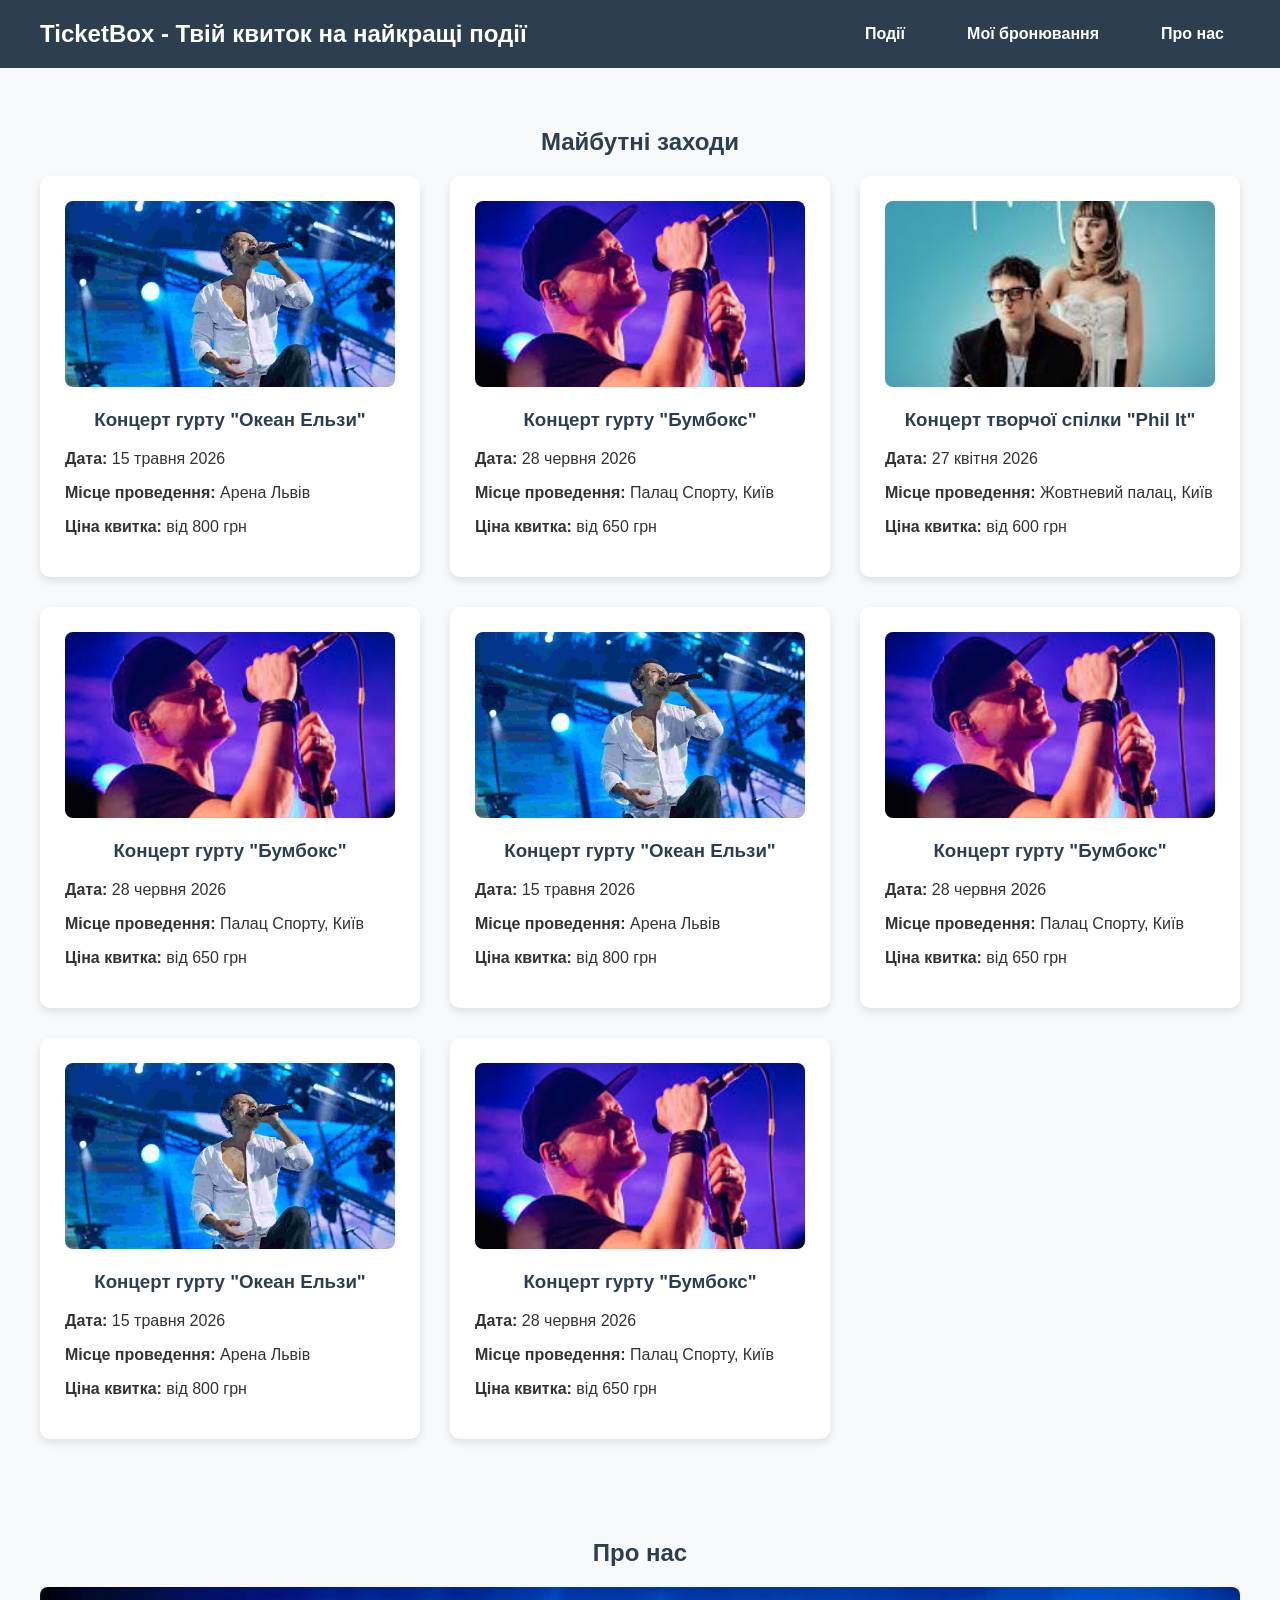
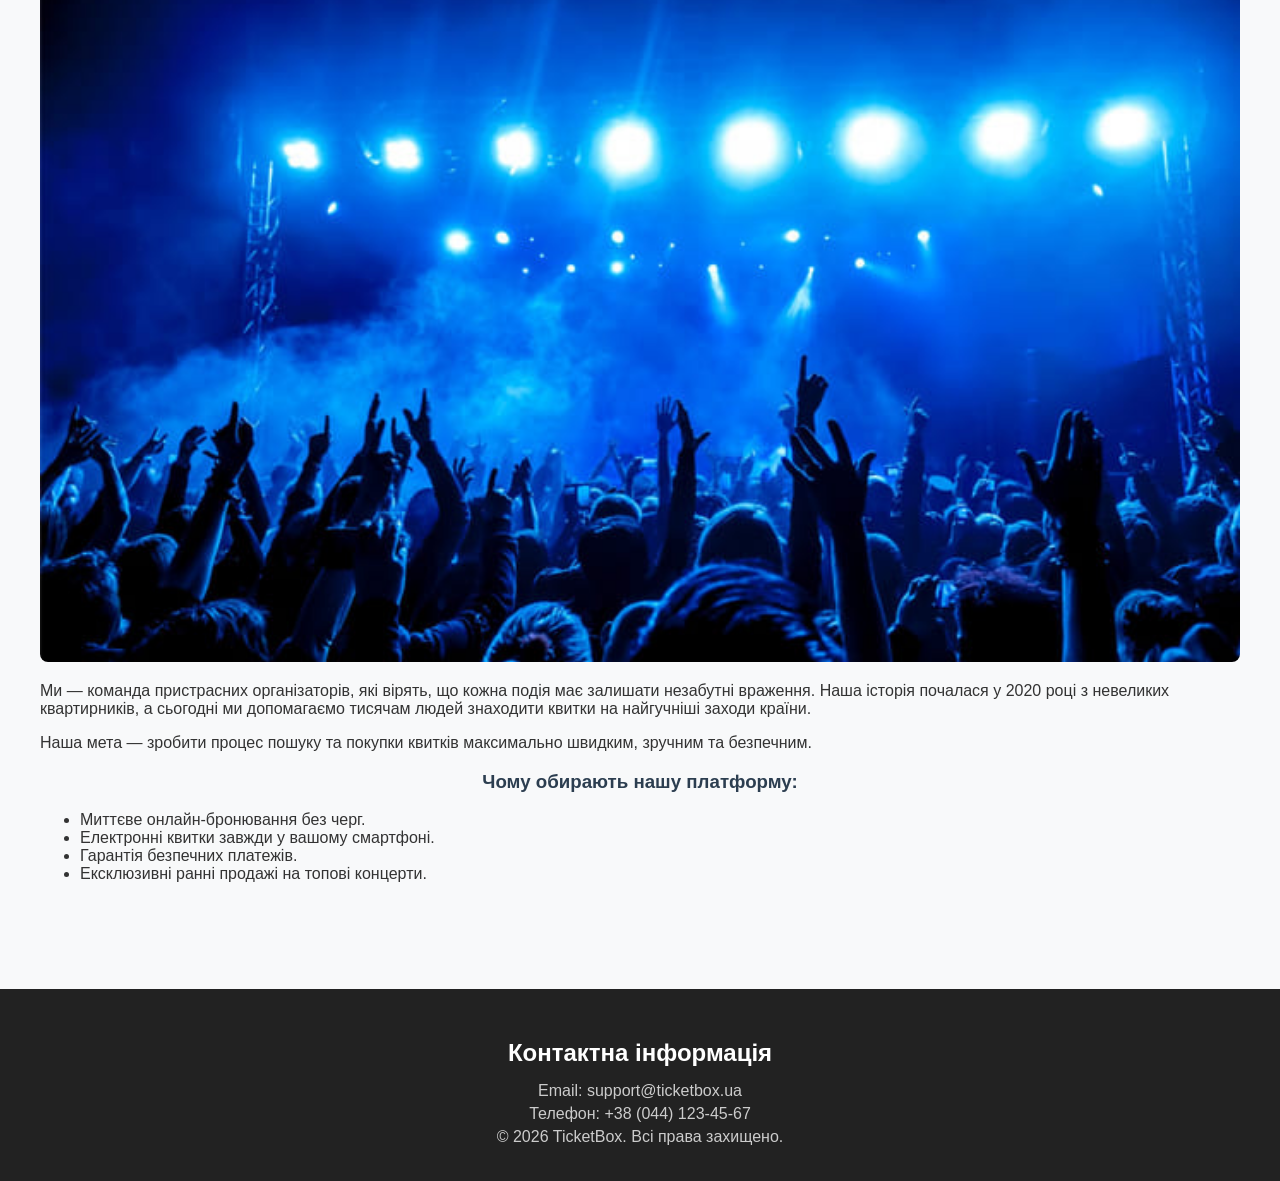
==== index.html @ 735401c4 "перший запуск сайту" ====
<!DOCTYPE html>
<html lang="uk">
<head>
    <meta charset="UTF-8">
    <meta name="viewport" content="width=device-width, initial-scale=1.0">
    <title>TicketBox - Бронювання квитків</title>
    
    <link rel="stylesheet" href="style.css">
</head>
<body>

    <header>
        <h1>TicketBox - Твій квиток на найкращі події</h1>
        <nav>
            <ul>
                <li><a href="#events">Події</a></li>
                <li><a href="#my-bookings">Мої бронювання</a></li>
                <li><a href="#about">Про нас</a></li>
            </ul>
        </nav>
    </header>

    <main>
        
        <section id="events">
    <h2>Майбутні заходи</h2>
    <div class="events-grid">
        
        <article class="event-card">
            <img src="images/okean_elzy.jpg" alt="Гурт Океан Ельзи" class="event-image" width="400">
            <div class="event-details">
                <h3>Концерт гурту "Океан Ельзи"</h3>
                <p><strong>Дата:</strong> 15 травня 2026</p>
                <p><strong>Місце проведення:</strong> Арена Львів</p>
                <p><strong>Ціна квитка:</strong> від 800 грн</p>
            </div>
        </article>

        <article class="event-card">
            <img src="images/boombox.jpg" alt="Гурт Бумбокс" class="event-image" width="400">
            <div class="event-details">
                <h3>Концерт гурту "Бумбокс"</h3>
                <p><strong>Дата:</strong> 28 червня 2026</p>
                <p><strong>Місце проведення:</strong> Палац Спорту, Київ</p>
                <p><strong>Ціна квитка:</strong> від 650 грн</p>
            </div>
        </article>

        <article class="event-card">
            <img src="images/philit.jpg" alt="Гурт Океан Ельзи" class="event-image" width="400">
            <div class="event-details">
                <h3>Концерт творчої спілки "Phil It"</h3>
                <p><strong>Дата:</strong> 27 квітня 2026</p>
                <p><strong>Місце проведення:</strong> Жовтневий палац, Київ</p>
                <p><strong>Ціна квитка:</strong> від 600
                     грн</p>
            </div>
        </article>

        <article class="event-card">
            <img src="images/boombox.jpg" alt="Гурт Бумбокс" class="event-image" width="400">
            <div class="event-details">
                <h3>Концерт гурту "Бумбокс"</h3>
                <p><strong>Дата:</strong> 28 червня 2026</p>
                <p><strong>Місце проведення:</strong> Палац Спорту, Київ</p>
                <p><strong>Ціна квитка:</strong> від 650 грн</p>
            </div>
        </article>

        <article class="event-card">
            <img src="images/okean_elzy.jpg" alt="Гурт Океан Ельзи" class="event-image" width="400">
            <div class="event-details">
                <h3>Концерт гурту "Океан Ельзи"</h3>
                <p><strong>Дата:</strong> 15 травня 2026</p>
                <p><strong>Місце проведення:</strong> Арена Львів</p>
                <p><strong>Ціна квитка:</strong> від 800 грн</p>
            </div>
        </article>

        <article class="event-card">
            <img src="images/boombox.jpg" alt="Гурт Бумбокс" class="event-image" width="400">
            <div class="event-details">
                <h3>Концерт гурту "Бумбокс"</h3>
                <p><strong>Дата:</strong> 28 червня 2026</p>
                <p><strong>Місце проведення:</strong> Палац Спорту, Київ</p>
                <p><strong>Ціна квитка:</strong> від 650 грн</p>
            </div>
        </article>

        <article class="event-card">
            <img src="images/okean_elzy.jpg" alt="Гурт Океан Ельзи" class="event-image" width="400">
            <div class="event-details">
                <h3>Концерт гурту "Океан Ельзи"</h3>
                <p><strong>Дата:</strong> 15 травня 2026</p>
                <p><strong>Місце проведення:</strong> Арена Львів</p>
                <p><strong>Ціна квитка:</strong> від 800 грн</p>
            </div>
        </article>

        <article class="event-card">
            <img src="images/boombox.jpg" alt="Гурт Бумбокс" class="event-image" width="400">
            <div class="event-details">
                <h3>Концерт гурту "Бумбокс"</h3>
                <p><strong>Дата:</strong> 28 червня 2026</p>
                <p><strong>Місце проведення:</strong> Палац Спорту, Київ</p>
                <p><strong>Ціна квитка:</strong> від 650 грн</p>
            </div>
        </article>
    </div>
</section>

        <section id="about">
            <h2>Про нас</h2>
<img src="images/concert1.jpg" alt="Фото концерту" width="800" class="event-image">           
 <p>Ми — команда пристрасних організаторів, які вірять, що кожна подія має залишати незабутні враження. Наша історія почалася у 2020 році з невеликих квартирників, а сьогодні ми допомагаємо тисячам людей знаходити квитки на найгучніші заходи країни.</p>
            
            <p>Наша мета — зробити процес пошуку та покупки квитків максимально швидким, зручним та безпечним.</p>
            
            <h3>Чому обирають нашу платформу:</h3>
            <ul>
                <li>Миттєве онлайн-бронювання без черг.</li>
                <li>Електронні квитки завжди у вашому смартфоні.</li>
                <li>Гарантія безпечних платежів.</li>
                <li>Ексклюзивні ранні продажі на топові концерти.</li>
            </ul>
        </section>

    </main>

    <footer>
        <h2>Контактна інформація</h2>
        <p>Email: support@ticketbox.ua</p>
        <p>Телефон: +38 (044) 123-45-67</p>
        <p>&copy; 2026 TicketBox. Всі права захищено.</p>
    </footer>

</body>
</html>
---- style.css ----
/* =========================================
   КРОК 1: Базові стилі (Шрифти, поля, фон)
   ========================================= */
body {
    font-family: 'Segoe UI', Tahoma, Geneva, Verdana, sans-serif; /* Гарний сучасний шрифт без засічок */
    background-color: #f8f9fa; /* Світло-сірий, приємний для очей фон сторінки */
    color: #333333; /* Темно-сірий колір тексту для кращої читабельності */
    margin: 0; /* Прибираємо стандартні відступи браузера */
    padding: 0;
}

h1, h2, h3 {
    text-align: center; /* Вирівнювання заголовків по центру */
    color: #2c3e50; /* Темно-синій колір для заголовків */
}

/* =========================================
   КРОК 2 та 3: Стилізація навігації (Flexbox)
   ========================================= */
header {
    background-color: #2c3e50; /* Темний фон шапки */
    color: white;
    padding: 20px 40px;
    display: flex; /* Використовуємо Flexbox для шапки */
    justify-content: space-between; /* Розносимо логотип і меню по різних краях */
    align-items: center; /* Вирівнюємо по вертикалі по центру */
}

header h1 {
    color: white;
    margin: 0;
    font-size: 24px;
}

nav ul {
    list-style-type: none; /* Прибираємо крапки у списку */
    margin: 0;
    padding: 0;
    display: flex; /* Flexbox для горизонтального меню */
    gap: 30px; /* Відстань між пунктами меню */
}

nav a {
    color: white;
    text-decoration: none; /* Прибираємо підкреслення посилань */
    font-weight: bold;
    padding: 8px 16px;
    border-radius: 4px;
    transition: background-color 0.3s ease; /* Плавна зміна кольору */
}

/* Ефект при наведенні мишки на пункт меню (Крок 3) */
nav a:hover {
    background-color: #e74c3c; /* Червоний колір кнопки при наведенні */
}

/* =========================================
   КРОК 2: Компонування карток подій (CSS Grid)
   ========================================= */
section {
    padding: 40px; /* Відступи всередині кожної секції */
    max-width: 1200px; /* Обмежуємо ширину контенту */
    margin: 0 auto; /* Центруємо контент на великих екранах */
}

/* Створюємо сітку для карток */
.events-grid {
    display: grid; /* Вмикаємо Grid */
    /* Цей магічний рядок робить так, що картки автоматично підлаштовуються: 
       якщо екран широкий — вони стають в ряд, якщо вузький — одна під одною */
    grid-template-columns: repeat(auto-fit, minmax(300px, 1fr)); 
    gap: 30px; /* Відстань між картками */
    margin-top: 20px;
}

/* Стилізуємо саму картку події, щоб вона виглядала як квиток */
.event-card {
    background-color: white;
    padding: 25px;
    border-radius: 10px; /* Заокруглені кути */
    box-shadow: 0 4px 8px rgba(0, 0, 0, 0.1); /* Легка тінь для об'єму */
    transition: transform 0.3s ease; /* Підготовка до анімації */
    gap: 15px;
}

.event-image {
    width: 100%; /* Картинка займатиме 100% ширини всередині своєї картки */
    height: auto; /* Висота підлаштовується автоматично... */
    aspect-ratio: 16 / 9; /* ...але жорстко тримає пропорцію прямокутника (як екран телевізора) */
    object-fit: cover; /* Щоб фото гарно заповнювало цей прямокутник без спотворень */
    border-radius: 8px; /* Твої красиві заокруглені кути */
}

/* Картка трохи "підстрибує" при наведенні */
.event-card:hover {
    transform: translateY(-5px); 
}


/* =========================================
   КРОК 4: Стилізація футера (Нижній колонтитул)
   ========================================= */
footer {
    background-color: #222222; /* Дуже темний фон */
    color: #cccccc; /* Світло-сірий текст */
    text-align: center; /* Текст по центру */
    padding: 30px 20px;
    margin-top: 50px; /* Відступ зверху, щоб відірвати футер від контенту */
}

footer h2 {
    color: white;
    margin-bottom: 15px;
}

footer p {
    margin: 5px 0; /* Робимо рядки з контактами ближчими один до одного */
}



/* =========================================
   КРОК 3: Адаптивність (Медіа-запити)
   ========================================= */

/* --- 1-й Медіа-запит: Для планшетів (екрани менші за 768px) --- */
@media (max-width: 768px) {
    /* Зменшуємо загальні відступи */
    section {
        padding: 30px 20px; 
    }

    /* Адаптація макету: Картки подій стають вертикальними (Крок 3) */
    .event-card {
        flex-direction: column;
        text-align: center;
        padding: 20px;
    }

    .event-details,
    .event-image-container {
        width: 100%; /* Контент займає всю ширину картки */
    }

    /* Адаптація розміру зображень (Крок 3) */
    .event-image {
        aspect-ratio: 4 / 3; /* Зображення стають менш витягнутими */
    }


    header h1 {
        font-size: 24px; /* Було, наприклад, 36px-40px */
        line-height: 1.2;
        
    }

    header h2 {
        font-size: 20px; /* Оптимально для підзаголовків секцій */
        margin-bottom: 15px;
    }

    .event-details h3 {
        font-size: 20px; /* Назва самої події в картці */
    }

    .event-details p {
        font-size: 15px; /* Основний текст можна зробити трохи меншим */
        line-height: 1.5;
    }

    .btn {
        font-size: 14px; /* Якщо є кнопки, їх теж варто трішки "стиснути" */
        padding: 10px 20px;
    }
}

/* --- 2-й Медіа-запит: Для мобільних телефонів (екрани менші за 480px) --- */
@media (max-width: 480px) {
    
    /* Зменшуємо загальні заголовки */
    h1 {
        font-size: 22px;
    }
    
    h2 {
        font-size: 18px;
    }

    /* === НОВЕ: Спеціально для логотипу в шапці === */
    header h1 {
        font-size: 18px; /* Робимо шрифт ще меншим, щоб довга назва влізла краще */
        line-height: 1.4; /* Робимо відстань між рядками комфортною, якщо текст розіб'ється на два рядки */
        margin-bottom: 10px; /* Відступ знизу до меню */
    }

    /* Перебудова шапки для телефону */
    header {
        flex-direction: column;
        padding: 15px 10px; /* Зменшили бокові відступи */
        gap: 10px;
    }

    /* Панель навігації вертикально */
    nav ul {
        flex-direction: column; 
        width: 100%;
        gap: 8px;
    }

    nav ul li {
        width: 100%;
        text-align: center;
    }

    nav a {
        display: block; 
        padding: 12px;
    }
}
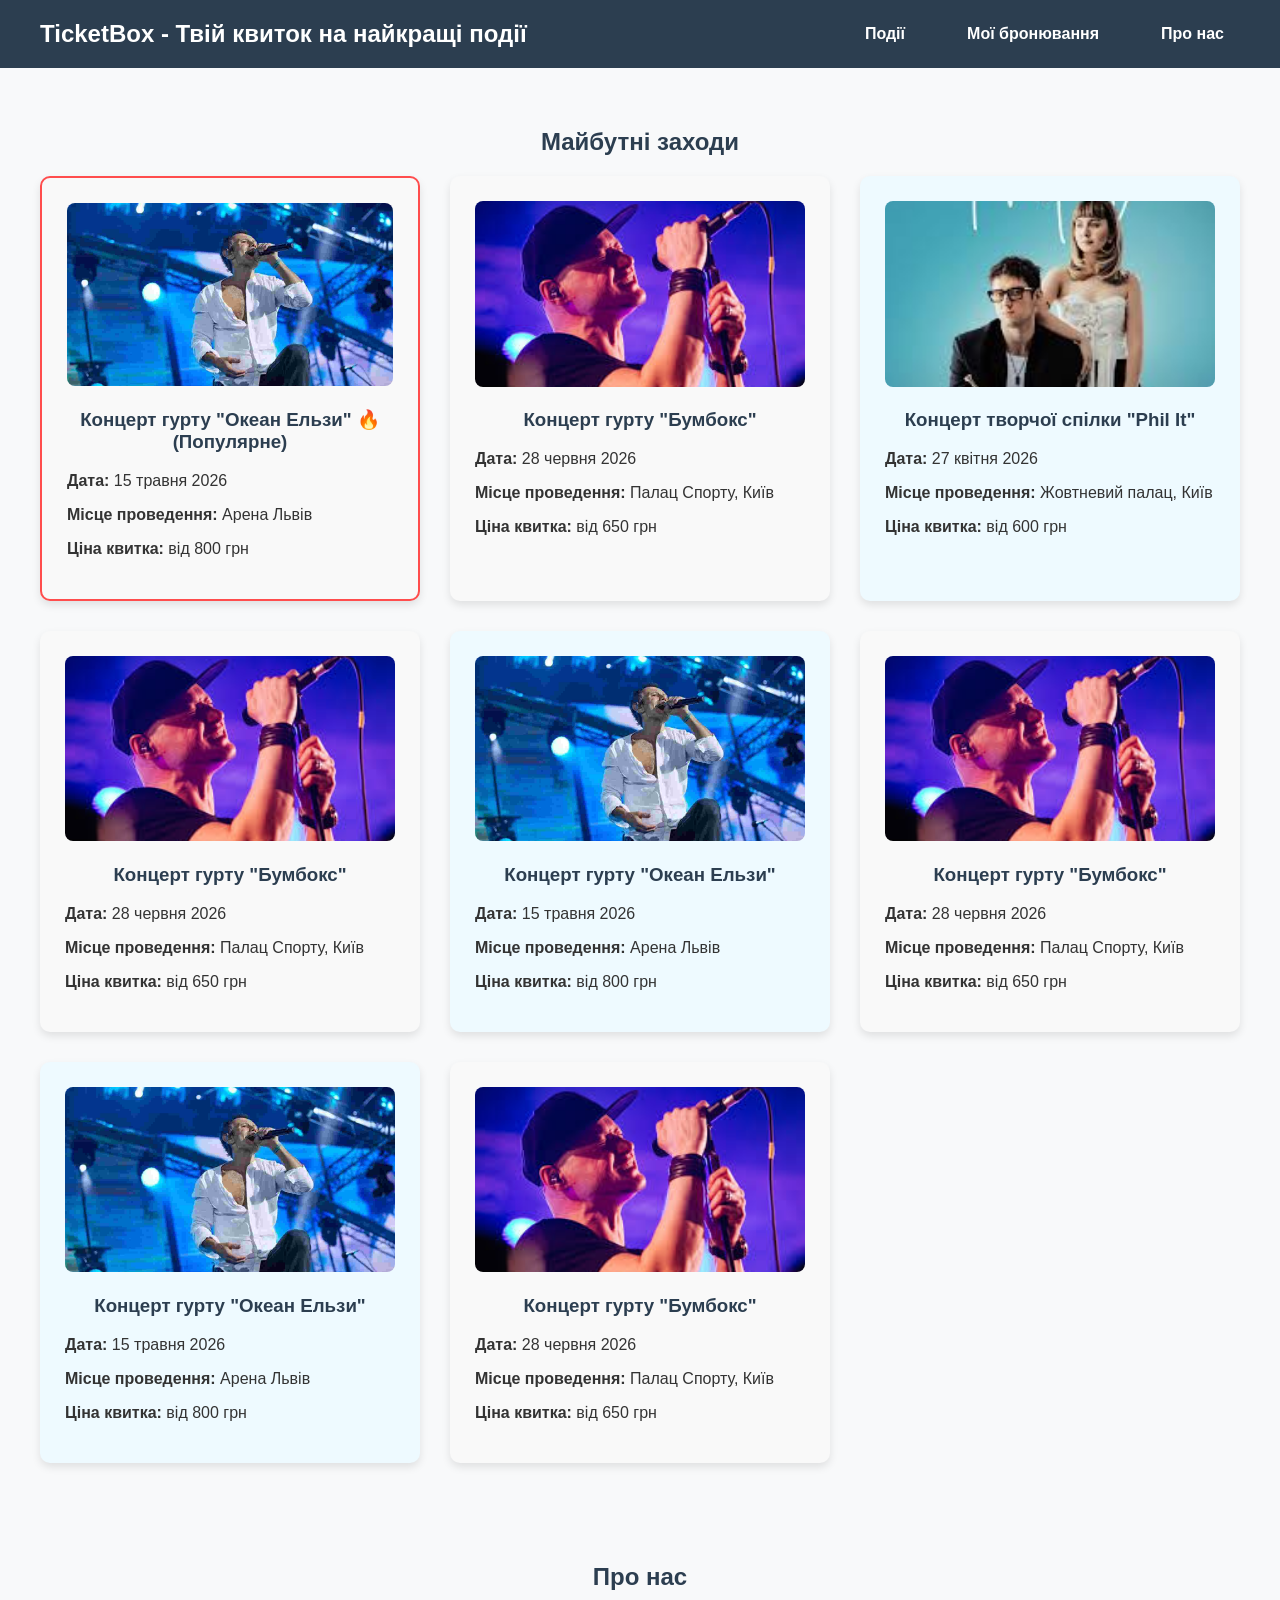
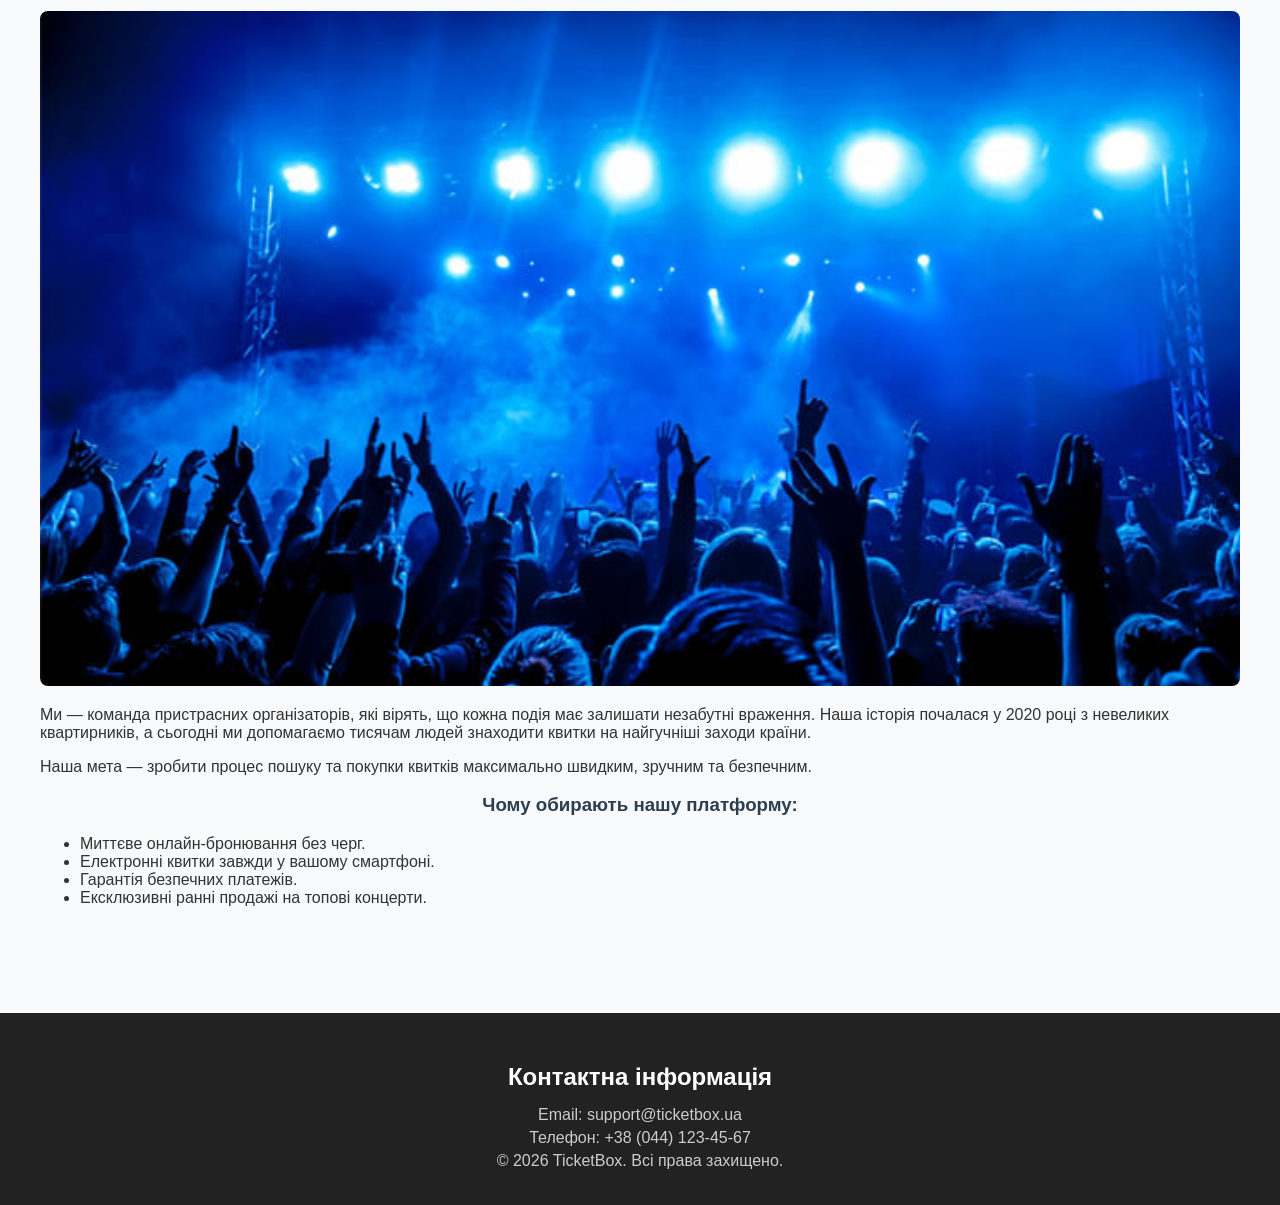
==== commit 43f313fe: "додано завдання 1 по JS" ====
--- a/index.html
+++ b/index.html
@@ -6,6 +6,7 @@
     <title>TicketBox - Бронювання квитків</title>
     
     <link rel="stylesheet" href="style.css">
+    <script src="script.js"></script>
 </head>
 <body>
 
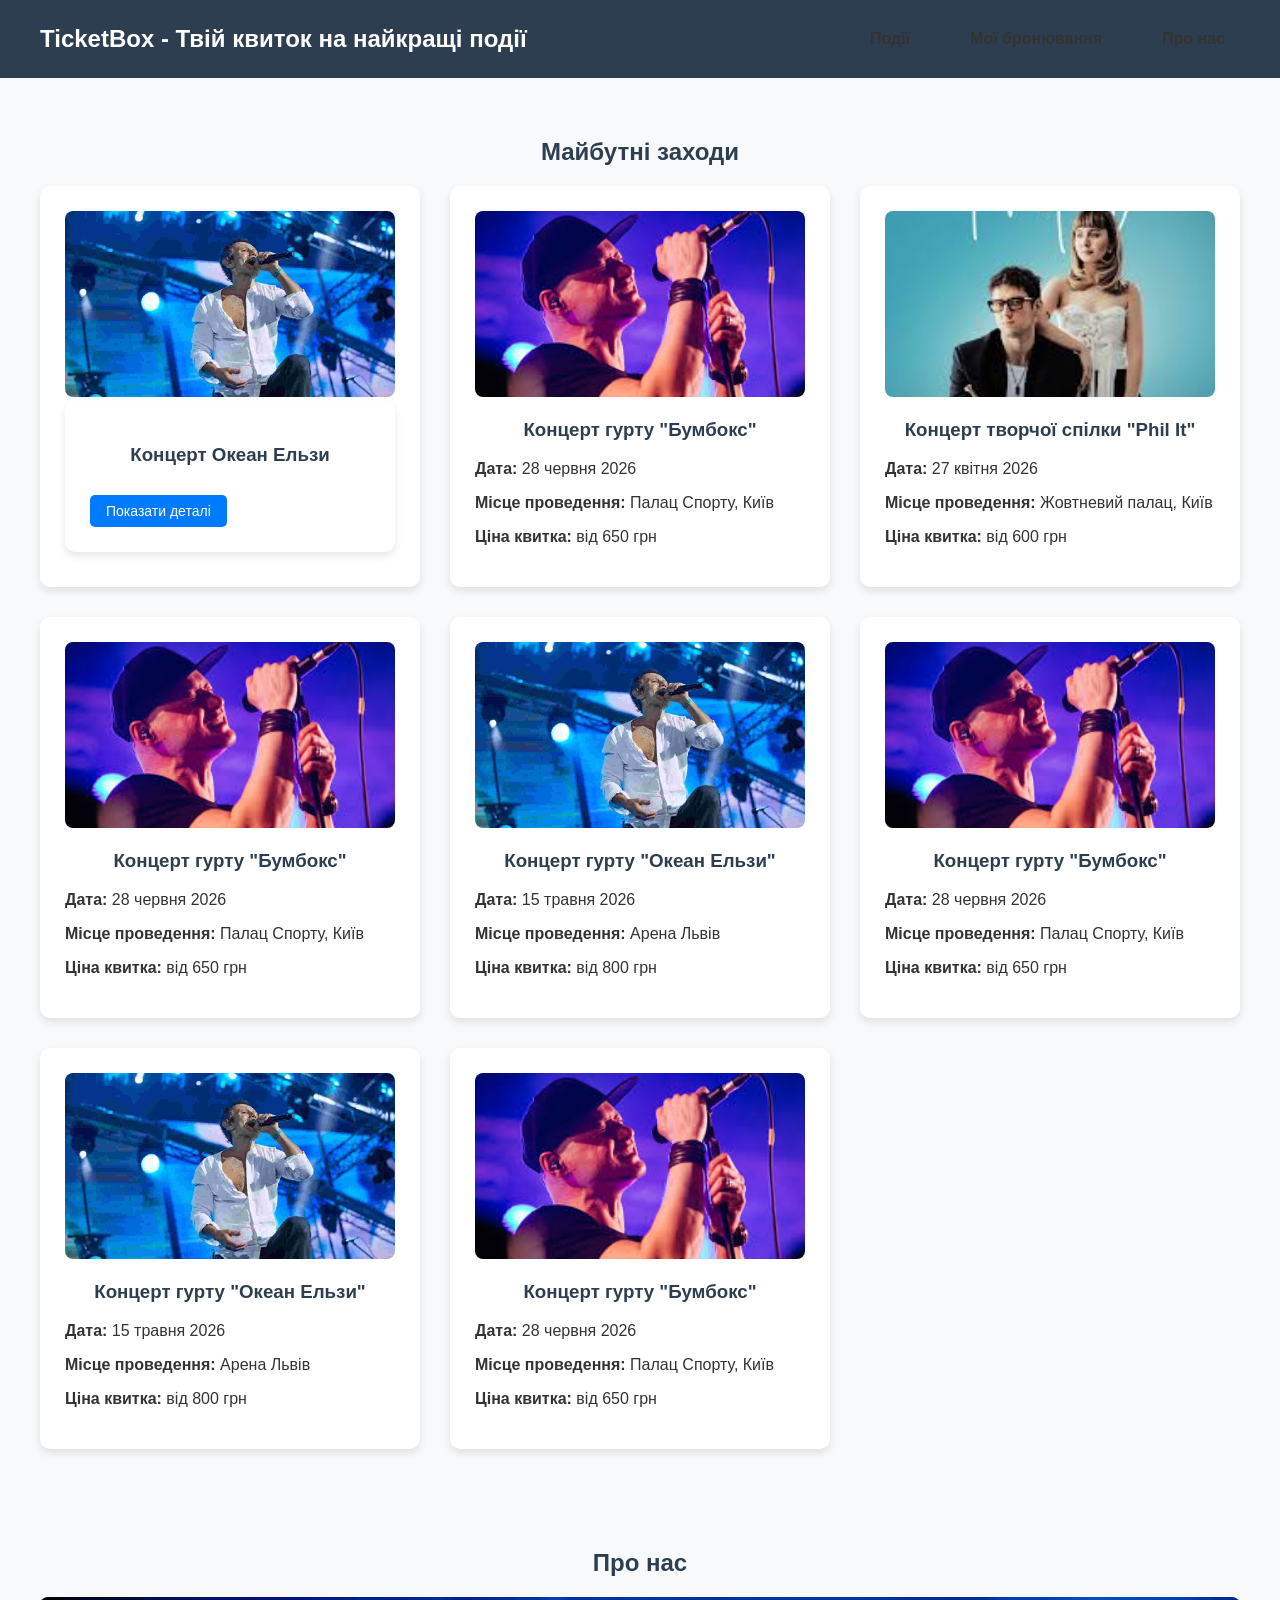
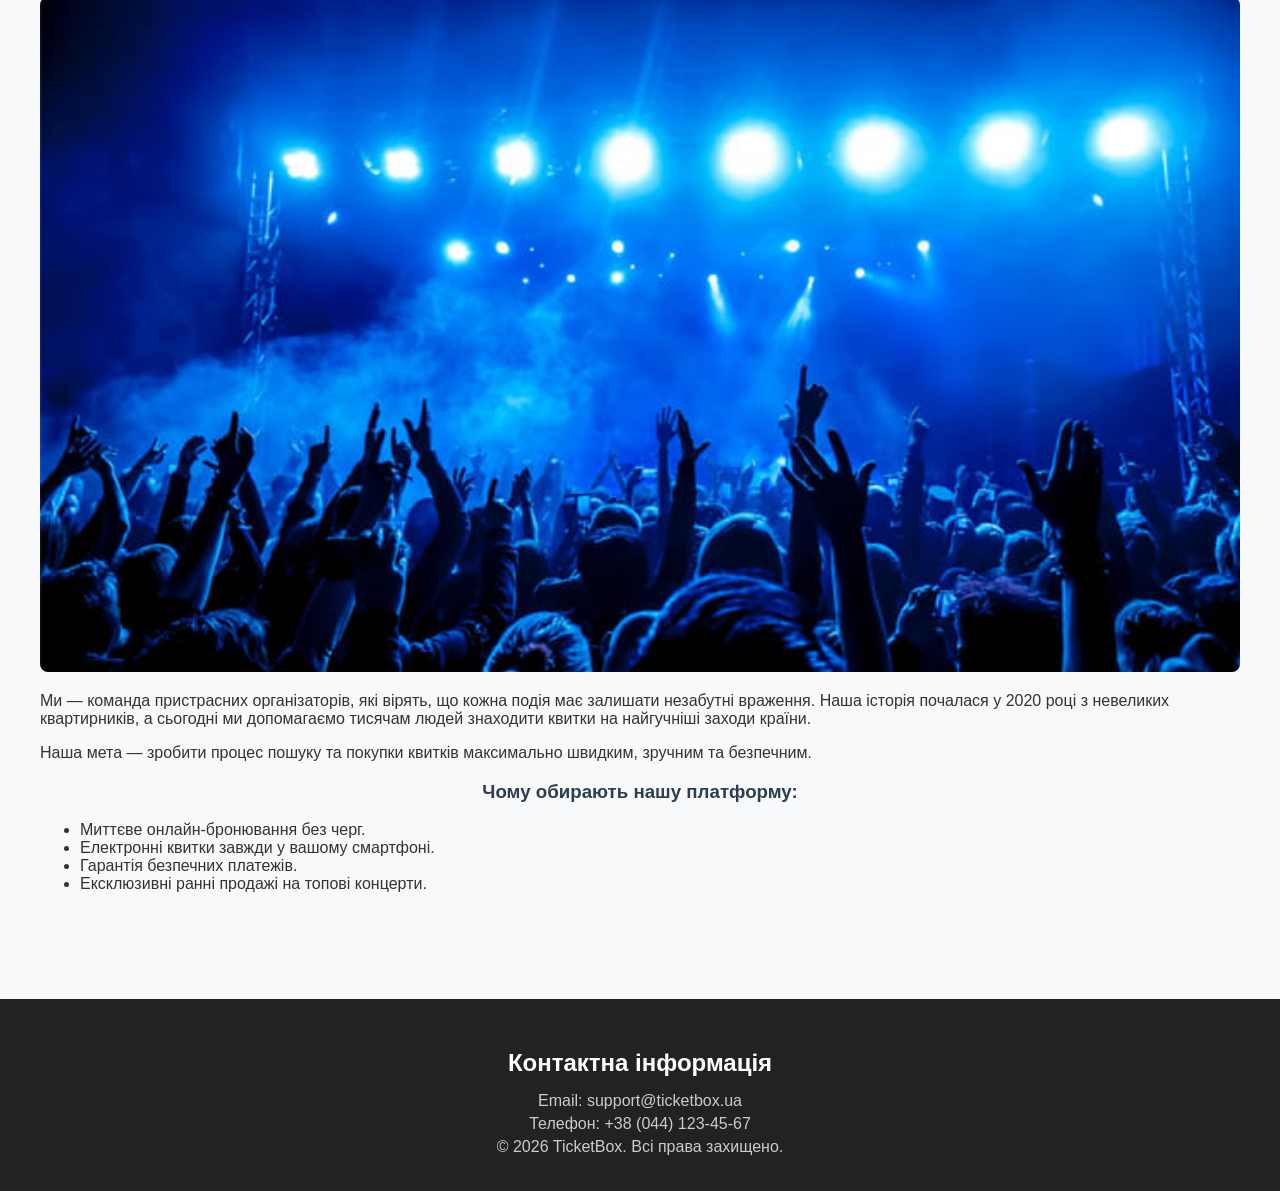
==== commit 53aa151e: "завдання 2 js" ====
--- a/index.html
+++ b/index.html
@@ -29,12 +29,13 @@
         
         <article class="event-card">
             <img src="images/okean_elzy.jpg" alt="Гурт Океан Ельзи" class="event-image" width="400">
-            <div class="event-details">
-                <h3>Концерт гурту "Океан Ельзи"</h3>
-                <p><strong>Дата:</strong> 15 травня 2026</p>
-                <p><strong>Місце проведення:</strong> Арена Львів</p>
-                <p><strong>Ціна квитка:</strong> від 800 грн</p>
-            </div>
+            <div class="event-card">
+            <h3>Концерт Океан Ельзи</h3>
+            <button class="details-btn">Показати деталі</button>
+            <div class="extra-info" style="display: none;">
+        <p>Місце проведення: Арена Львів. Початок о 19:00.</p>
+    </div>
+</div>
         </article>
 
         <article class="event-card">
--- a/style.css
+++ b/style.css
@@ -1,29 +1,29 @@
 /* =========================================
-   КРОК 1: Базові стилі (Шрифти, поля, фон)
+   Базові стилі (Шрифти, поля, фон)
    ========================================= */
 body {
-    font-family: 'Segoe UI', Tahoma, Geneva, Verdana, sans-serif; /* Гарний сучасний шрифт без засічок */
-    background-color: #f8f9fa; /* Світло-сірий, приємний для очей фон сторінки */
-    color: #333333; /* Темно-сірий колір тексту для кращої читабельності */
-    margin: 0; /* Прибираємо стандартні відступи браузера */
+    font-family: 'Segoe UI', Tahoma, Geneva, Verdana, sans-serif; 
+    background-color: #f8f9fa; 
+    color: #333333; 
+    margin: 0; 
     padding: 0;
 }
 
 h1, h2, h3 {
-    text-align: center; /* Вирівнювання заголовків по центру */
-    color: #2c3e50; /* Темно-синій колір для заголовків */
-}
-
-/* =========================================
-   КРОК 2 та 3: Стилізація навігації (Flexbox)
+    text-align: center; 
+    color: #2c3e50; 
+}
+
+/* =========================================
+   Стилізація навігації (Flexbox)
    ========================================= */
 header {
-    background-color: #2c3e50; /* Темний фон шапки */
+    background-color: #2c3e50; 
     color: white;
     padding: 20px 40px;
-    display: flex; /* Використовуємо Flexbox для шапки */
-    justify-content: space-between; /* Розносимо логотип і меню по різних краях */
-    align-items: center; /* Вирівнюємо по вертикалі по центру */
+    display: flex; 
+    justify-content: space-between; 
+    align-items: center;
 }
 
 header h1 {
@@ -33,79 +33,124 @@
 }
 
 nav ul {
-    list-style-type: none; /* Прибираємо крапки у списку */
+    list-style-type: none;
     margin: 0;
     padding: 0;
-    display: flex; /* Flexbox для горизонтального меню */
-    gap: 30px; /* Відстань між пунктами меню */
+    display: flex; 
+    gap: 30px; 
 }
 
 nav a {
     color: white;
-    text-decoration: none; /* Прибираємо підкреслення посилань */
+    text-decoration: none; 
     font-weight: bold;
     padding: 8px 16px;
     border-radius: 4px;
-    transition: background-color 0.3s ease; /* Плавна зміна кольору */
-}
-
-/* Ефект при наведенні мишки на пункт меню (Крок 3) */
+    transition: background-color 0.3s ease; 
+}
+
 nav a:hover {
-    background-color: #e74c3c; /* Червоний колір кнопки при наведенні */
-}
-
-/* =========================================
-   КРОК 2: Компонування карток подій (CSS Grid)
+    background-color: #e74c3c;
+}
+/* =========================================
+   кніпочки і то що js
+   ========================================= */
+
+   .details-btn {
+    background-color: #007bff;
+    color: white;
+    border: none;
+    padding: 8px 16px;
+    border-radius: 5px;
+    cursor: pointer;
+    font-size: 14px;
+    transition: background-color 0.3s ease, transform 0.2s;
+    margin-top: 10px;
+}
+
+nav a {
+    text-decoration: none;
+    color: #333;
+    padding: 10px 15px;
+    display: inline-block;
+    transition: all 0.2s ease; /* Для плавності, яку запустить JS */
+}
+
+/* Прихований блок спочатку не видно */
+.extra-info {
+    display: none;
+    background: #f8f9fa;
+    padding: 15px;
+    border-radius: 8px;
+    margin-top: 10px;
+    border-left: 5px solid #007bff;
+}
+
+/* Блок з додатковою інформацією */
+.extra-info {
+    margin-top: 15px;
+    padding: 10px;
+    background-color: #f1f8ff; /* Світло-блакитний фон для акценту */
+    border-left: 4px solid #007bff;
+    border-radius: 4px;
+    font-size: 14px;
+    color: #333;
+    line-height: 1.6;
+    /* Додамо невелику анімацію появи */
+    animation: fadeIn 0.4s ease;
+}
+
+@keyframes fadeIn {
+    from { opacity: 0; transform: translateY(-5px); }
+    to { opacity: 1; transform: translateY(0); }
+}
+/* =========================================
+   CSS Grid
    ========================================= */
 section {
-    padding: 40px; /* Відступи всередині кожної секції */
-    max-width: 1200px; /* Обмежуємо ширину контенту */
-    margin: 0 auto; /* Центруємо контент на великих екранах */
-}
-
-/* Створюємо сітку для карток */
+    padding: 40px; 
+    max-width: 1200px; 
+    margin: 0 auto; 
+}
+
+
 .events-grid {
-    display: grid; /* Вмикаємо Grid */
-    /* Цей магічний рядок робить так, що картки автоматично підлаштовуються: 
-       якщо екран широкий — вони стають в ряд, якщо вузький — одна під одною */
+    display: grid; 
     grid-template-columns: repeat(auto-fit, minmax(300px, 1fr)); 
-    gap: 30px; /* Відстань між картками */
+    gap: 30px; 
     margin-top: 20px;
 }
 
-/* Стилізуємо саму картку події, щоб вона виглядала як квиток */
 .event-card {
     background-color: white;
     padding: 25px;
-    border-radius: 10px; /* Заокруглені кути */
-    box-shadow: 0 4px 8px rgba(0, 0, 0, 0.1); /* Легка тінь для об'єму */
-    transition: transform 0.3s ease; /* Підготовка до анімації */
+    border-radius: 10px; 
+    box-shadow: 0 4px 8px rgba(0, 0, 0, 0.1);
+    transition: transform 0.3s ease;
     gap: 15px;
 }
 
 .event-image {
-    width: 100%; /* Картинка займатиме 100% ширини всередині своєї картки */
-    height: auto; /* Висота підлаштовується автоматично... */
-    aspect-ratio: 16 / 9; /* ...але жорстко тримає пропорцію прямокутника (як екран телевізора) */
-    object-fit: cover; /* Щоб фото гарно заповнювало цей прямокутник без спотворень */
-    border-radius: 8px; /* Твої красиві заокруглені кути */
-}
-
-/* Картка трохи "підстрибує" при наведенні */
+    width: 100%; 
+    height: auto; 
+    aspect-ratio: 16 / 9; 
+    object-fit: cover; 
+    border-radius: 8px; 
+}
+
 .event-card:hover {
     transform: translateY(-5px); 
 }
 
-
-/* =========================================
-   КРОК 4: Стилізація футера (Нижній колонтитул)
+/* =========================================
+   Стилізація футера 
    ========================================= */
 footer {
-    background-color: #222222; /* Дуже темний фон */
-    color: #cccccc; /* Світло-сірий текст */
-    text-align: center; /* Текст по центру */
+    background-color: #222222; 
+    color: #cccccc;
+    text-align: center; 
     padding: 30px 20px;
-    margin-top: 50px; /* Відступ зверху, щоб відірвати футер від контенту */
+    margin-top: 50px; 
 }
 
 footer h2 {
@@ -114,23 +159,20 @@
 }
 
 footer p {
-    margin: 5px 0; /* Робимо рядки з контактами ближчими один до одного */
-}
-
-
-
-/* =========================================
-   КРОК 3: Адаптивність (Медіа-запити)
+    margin: 5px 0; 
+}
+
+
+/* =========================================
+   Медіа-запити
    ========================================= */
 
 /* --- 1-й Медіа-запит: Для планшетів (екрани менші за 768px) --- */
 @media (max-width: 768px) {
-    /* Зменшуємо загальні відступи */
     section {
         padding: 30px 20px; 
     }
 
-    /* Адаптація макету: Картки подій стають вертикальними (Крок 3) */
     .event-card {
         flex-direction: column;
         text-align: center;
@@ -139,37 +181,36 @@
 
     .event-details,
     .event-image-container {
-        width: 100%; /* Контент займає всю ширину картки */
-    }
-
-    /* Адаптація розміру зображень (Крок 3) */
+        width: 100%; 
+    }
+
     .event-image {
-        aspect-ratio: 4 / 3; /* Зображення стають менш витягнутими */
+        aspect-ratio: 4 / 3; 
     }
 
 
     header h1 {
-        font-size: 24px; /* Було, наприклад, 36px-40px */
+        font-size: 24px; 
         line-height: 1.2;
         
     }
 
     header h2 {
-        font-size: 20px; /* Оптимально для підзаголовків секцій */
+        font-size: 20px; 
         margin-bottom: 15px;
     }
 
     .event-details h3 {
-        font-size: 20px; /* Назва самої події в картці */
+        font-size: 20px; 
     }
 
     .event-details p {
-        font-size: 15px; /* Основний текст можна зробити трохи меншим */
+        font-size: 15px; 
         line-height: 1.5;
     }
 
     .btn {
-        font-size: 14px; /* Якщо є кнопки, їх теж варто трішки "стиснути" */
+        font-size: 14px;
         padding: 10px 20px;
     }
 }
@@ -177,7 +218,6 @@
 /* --- 2-й Медіа-запит: Для мобільних телефонів (екрани менші за 480px) --- */
 @media (max-width: 480px) {
     
-    /* Зменшуємо загальні заголовки */
     h1 {
         font-size: 22px;
     }
@@ -186,21 +226,18 @@
         font-size: 18px;
     }
 
-    /* === НОВЕ: Спеціально для логотипу в шапці === */
     header h1 {
-        font-size: 18px; /* Робимо шрифт ще меншим, щоб довга назва влізла краще */
-        line-height: 1.4; /* Робимо відстань між рядками комфортною, якщо текст розіб'ється на два рядки */
-        margin-bottom: 10px; /* Відступ знизу до меню */
-    }
-
-    /* Перебудова шапки для телефону */
+        font-size: 18px; 
+        line-height: 1.4; 
+        margin-bottom: 10px; 
+    }
+
     header {
         flex-direction: column;
-        padding: 15px 10px; /* Зменшили бокові відступи */
+        padding: 15px 10px; 
         gap: 10px;
     }
 
-    /* Панель навігації вертикально */
     nav ul {
         flex-direction: column; 
         width: 100%;
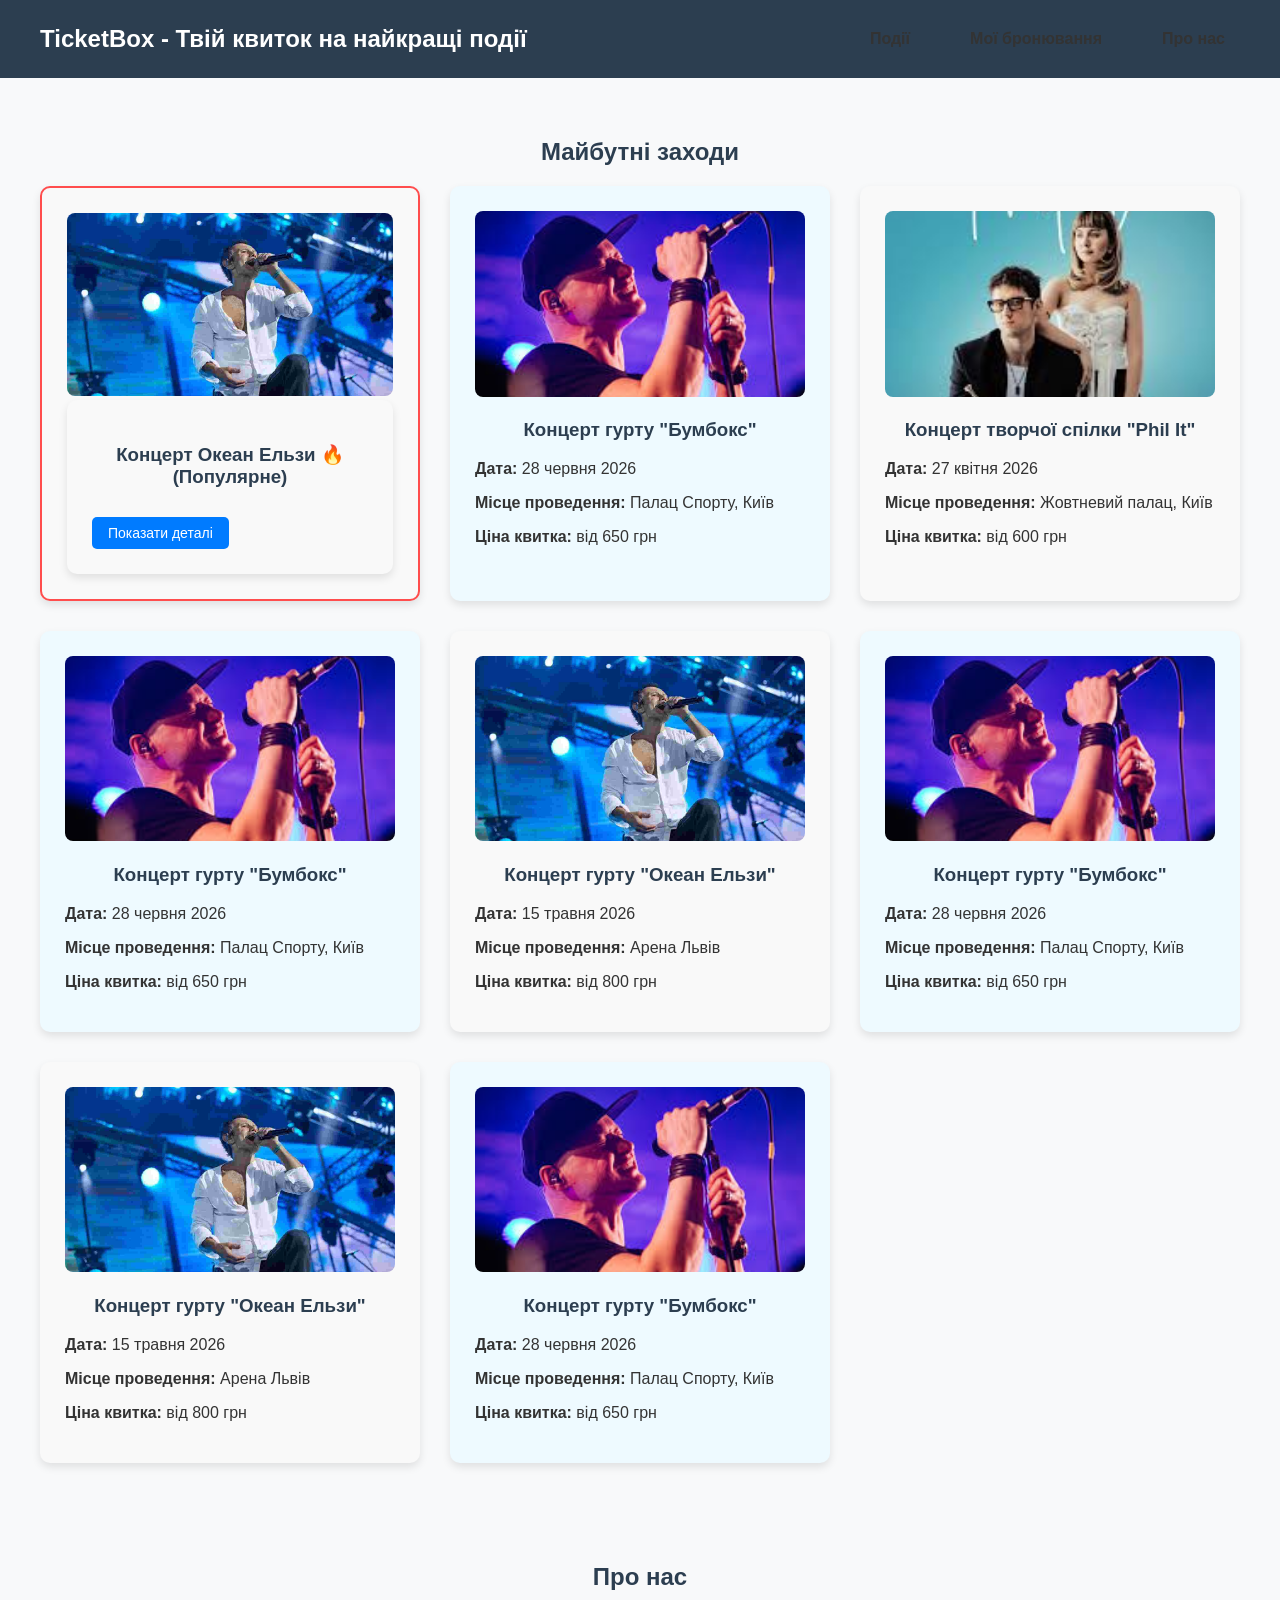
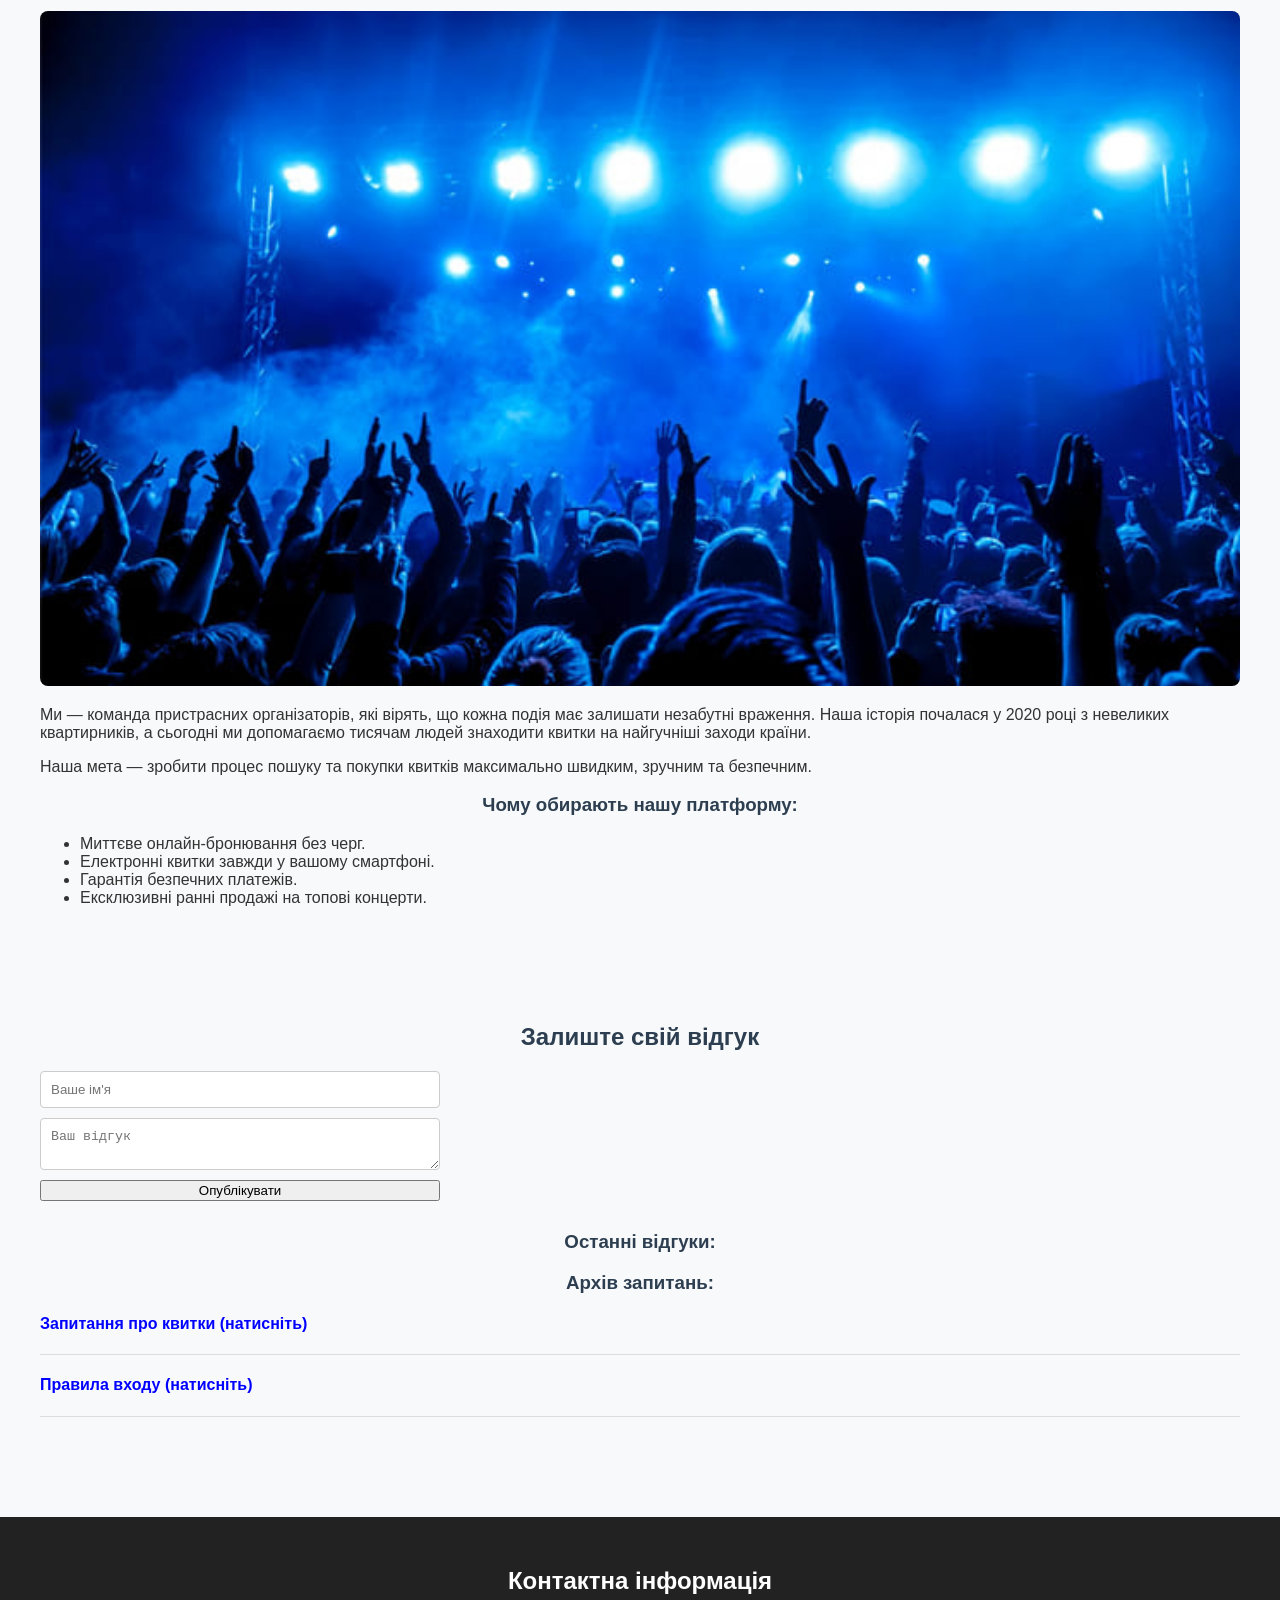
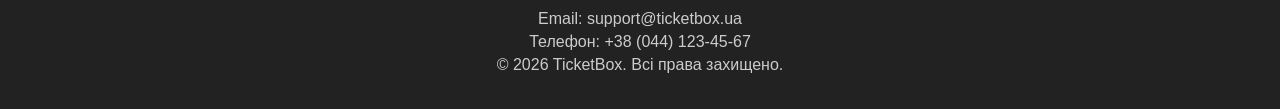
==== commit 57c938d3: "завдання 3 js" ====
--- a/index.html
+++ b/index.html
@@ -127,6 +127,20 @@
             </ul>
         </section>
 
+        <section id="feedback-section">
+    <h2>Залиште свій відгук</h2>
+    <form id="feedback-form">
+        <input type="text" id="user-name" placeholder="Ваше ім'я">
+        <textarea id="user-comment" placeholder="Ваш відгук"></textarea>
+        <button type="submit" id="submit-btn">Опублікувати</button>
+    </form>
+    
+    <div id="comments-container">
+        <h3>Останні відгуки:</h3>
+        <ul id="comments-list">
+            </ul>
+    </div>
+</section>
     </main>
 
     <footer>
--- a/style.css
+++ b/style.css
@@ -143,6 +143,35 @@
 }
 
 /* =========================================
+   відгуки
+   ========================================= */
+#feedback-form {
+    display: flex;
+    flex-direction: column;
+    max-width: 400px;
+    gap: 10px;
+    margin-bottom: 30px;
+}
+
+#feedback-form input, #feedback-form textarea {
+    padding: 10px;
+    border: 1px solid #ccc;
+    border-radius: 4px;
+}
+
+#comments-list li {
+    background: #f4f4f4;
+    padding: 10px;
+    margin-bottom: 5px;
+    border-radius: 4px;
+    list-style: none;
+}
+
+.archive-item {
+    border-bottom: 1px solid #ddd;
+    margin-bottom: 10px;
+}
+/* =========================================
    Стилізація футера 
    ========================================= */
 footer {
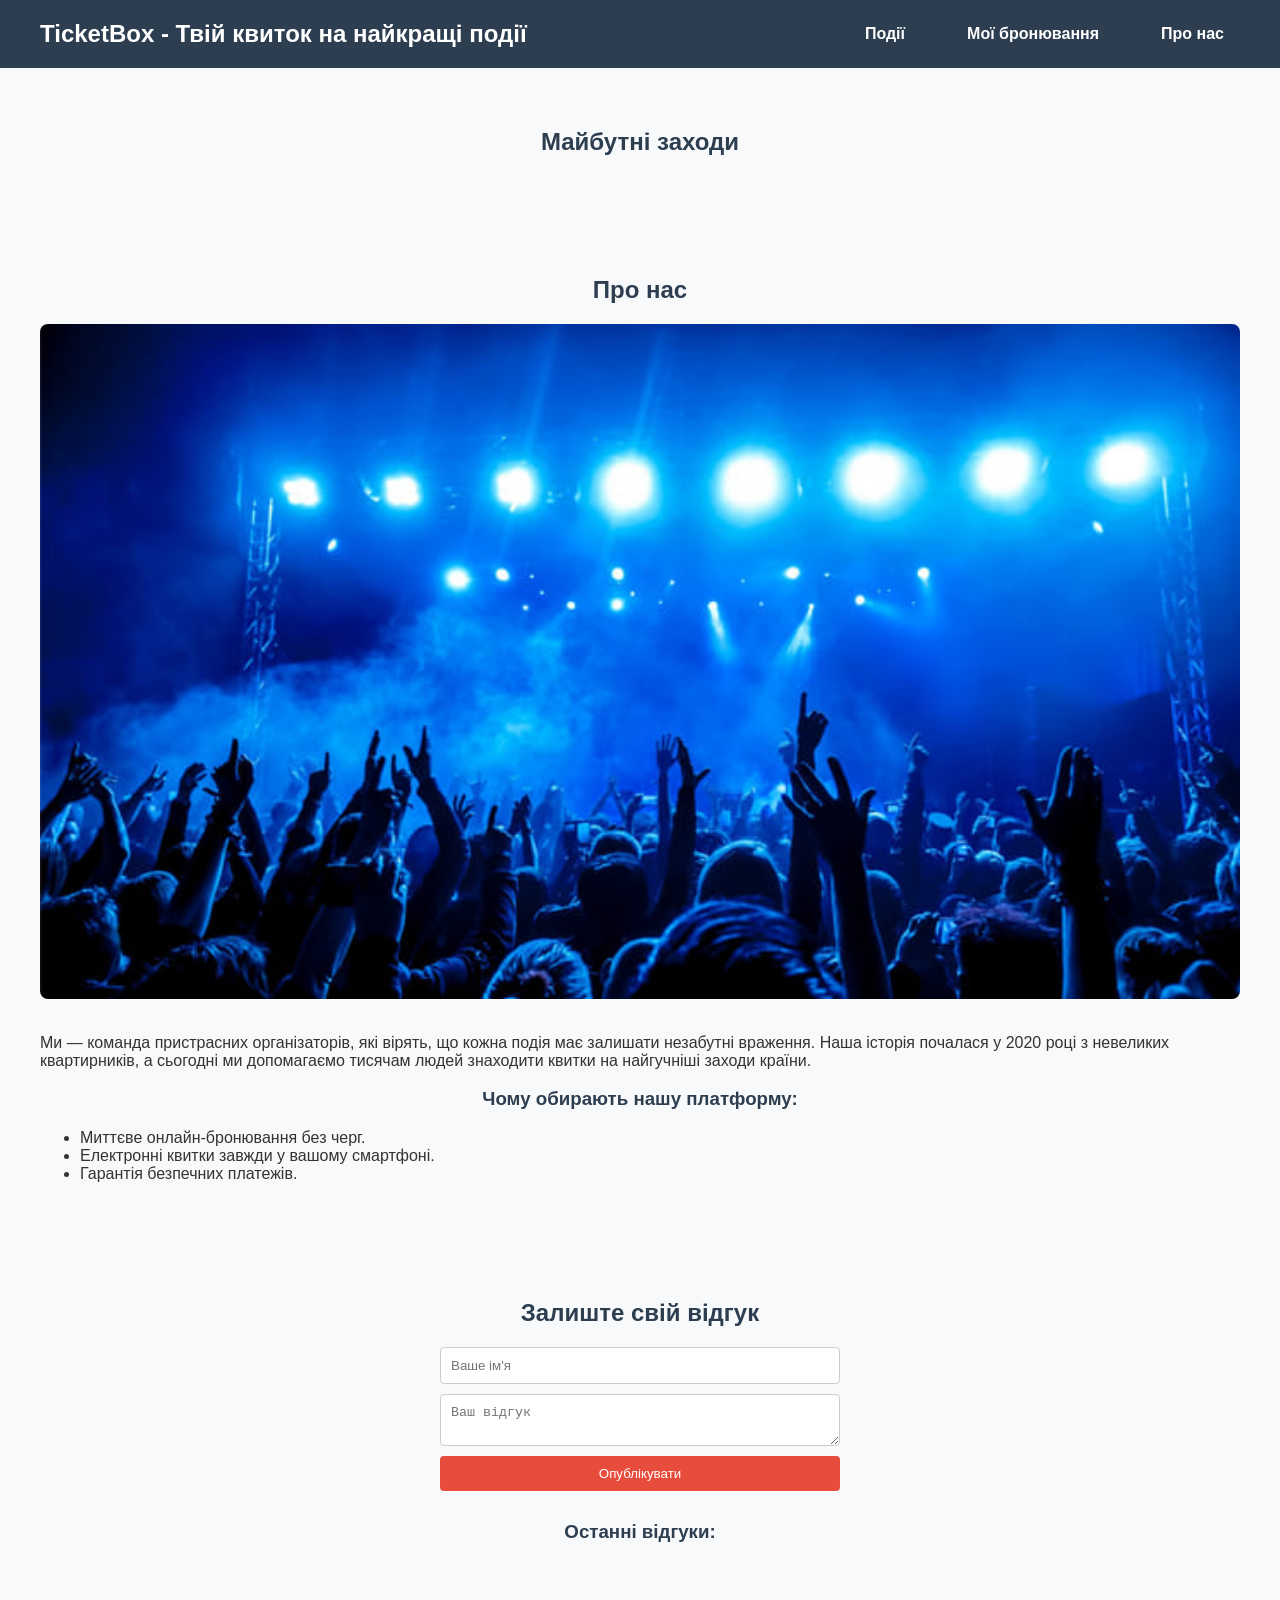
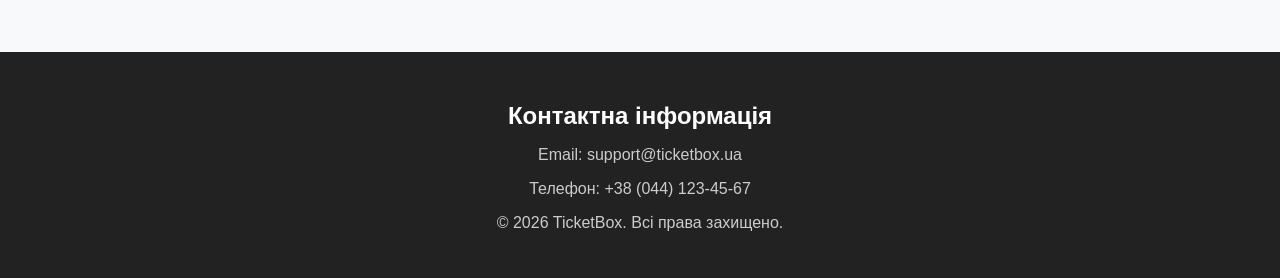
==== commit fed09dc7: "лаб 1 і 2 остаточна версія" ====
--- a/index.html
+++ b/index.html
@@ -4,9 +4,8 @@
     <meta charset="UTF-8">
     <meta name="viewport" content="width=device-width, initial-scale=1.0">
     <title>TicketBox - Бронювання квитків</title>
-    
     <link rel="stylesheet" href="style.css">
-    <script src="script.js"></script>
+    <script src="script.js" defer></script>
 </head>
 <body>
 
@@ -15,132 +14,45 @@
         <nav>
             <ul>
                 <li><a href="#events">Події</a></li>
-                <li><a href="#my-bookings">Мої бронювання</a></li>
+                <li><a href="bookings.html">Мої бронювання</a></li>
                 <li><a href="#about">Про нас</a></li>
             </ul>
         </nav>
     </header>
 
     <main>
-        
         <section id="events">
-    <h2>Майбутні заходи</h2>
-    <div class="events-grid">
-        
-        <article class="event-card">
-            <img src="images/okean_elzy.jpg" alt="Гурт Океан Ельзи" class="event-image" width="400">
-            <div class="event-card">
-            <h3>Концерт Океан Ельзи</h3>
-            <button class="details-btn">Показати деталі</button>
-            <div class="extra-info" style="display: none;">
-        <p>Місце проведення: Арена Львів. Початок о 19:00.</p>
-    </div>
-</div>
-        </article>
-
-        <article class="event-card">
-            <img src="images/boombox.jpg" alt="Гурт Бумбокс" class="event-image" width="400">
-            <div class="event-details">
-                <h3>Концерт гурту "Бумбокс"</h3>
-                <p><strong>Дата:</strong> 28 червня 2026</p>
-                <p><strong>Місце проведення:</strong> Палац Спорту, Київ</p>
-                <p><strong>Ціна квитка:</strong> від 650 грн</p>
-            </div>
-        </article>
-
-        <article class="event-card">
-            <img src="images/philit.jpg" alt="Гурт Океан Ельзи" class="event-image" width="400">
-            <div class="event-details">
-                <h3>Концерт творчої спілки "Phil It"</h3>
-                <p><strong>Дата:</strong> 27 квітня 2026</p>
-                <p><strong>Місце проведення:</strong> Жовтневий палац, Київ</p>
-                <p><strong>Ціна квитка:</strong> від 600
-                     грн</p>
-            </div>
-        </article>
-
-        <article class="event-card">
-            <img src="images/boombox.jpg" alt="Гурт Бумбокс" class="event-image" width="400">
-            <div class="event-details">
-                <h3>Концерт гурту "Бумбокс"</h3>
-                <p><strong>Дата:</strong> 28 червня 2026</p>
-                <p><strong>Місце проведення:</strong> Палац Спорту, Київ</p>
-                <p><strong>Ціна квитка:</strong> від 650 грн</p>
-            </div>
-        </article>
-
-        <article class="event-card">
-            <img src="images/okean_elzy.jpg" alt="Гурт Океан Ельзи" class="event-image" width="400">
-            <div class="event-details">
-                <h3>Концерт гурту "Океан Ельзи"</h3>
-                <p><strong>Дата:</strong> 15 травня 2026</p>
-                <p><strong>Місце проведення:</strong> Арена Львів</p>
-                <p><strong>Ціна квитка:</strong> від 800 грн</p>
-            </div>
-        </article>
-
-        <article class="event-card">
-            <img src="images/boombox.jpg" alt="Гурт Бумбокс" class="event-image" width="400">
-            <div class="event-details">
-                <h3>Концерт гурту "Бумбокс"</h3>
-                <p><strong>Дата:</strong> 28 червня 2026</p>
-                <p><strong>Місце проведення:</strong> Палац Спорту, Київ</p>
-                <p><strong>Ціна квитка:</strong> від 650 грн</p>
-            </div>
-        </article>
-
-        <article class="event-card">
-            <img src="images/okean_elzy.jpg" alt="Гурт Океан Ельзи" class="event-image" width="400">
-            <div class="event-details">
-                <h3>Концерт гурту "Океан Ельзи"</h3>
-                <p><strong>Дата:</strong> 15 травня 2026</p>
-                <p><strong>Місце проведення:</strong> Арена Львів</p>
-                <p><strong>Ціна квитка:</strong> від 800 грн</p>
-            </div>
-        </article>
-
-        <article class="event-card">
-            <img src="images/boombox.jpg" alt="Гурт Бумбокс" class="event-image" width="400">
-            <div class="event-details">
-                <h3>Концерт гурту "Бумбокс"</h3>
-                <p><strong>Дата:</strong> 28 червня 2026</p>
-                <p><strong>Місце проведення:</strong> Палац Спорту, Київ</p>
-                <p><strong>Ціна квитка:</strong> від 650 грн</p>
-            </div>
-        </article>
-    </div>
-</section>
+            <h2>Майбутні заходи</h2>
+            <div class="events-grid" id="events-container">
+                </div>
+        </section>
 
         <section id="about">
             <h2>Про нас</h2>
-<img src="images/concert1.jpg" alt="Фото концерту" width="800" class="event-image">           
- <p>Ми — команда пристрасних організаторів, які вірять, що кожна подія має залишати незабутні враження. Наша історія почалася у 2020 році з невеликих квартирників, а сьогодні ми допомагаємо тисячам людей знаходити квитки на найгучніші заходи країни.</p>
-            
-            <p>Наша мета — зробити процес пошуку та покупки квитків максимально швидким, зручним та безпечним.</p>
-            
+            <img src="images/concert1.jpg" alt="Фото концерту" width="800" class="event-image">   
+            <p>Ми — команда пристрасних організаторів, які вірять, що кожна подія має залишати незабутні враження. Наша історія почалася у 2020 році з невеликих квартирників, а сьогодні ми допомагаємо тисячам людей знаходити квитки на найгучніші заходи країни.</p>
             <h3>Чому обирають нашу платформу:</h3>
             <ul>
                 <li>Миттєве онлайн-бронювання без черг.</li>
                 <li>Електронні квитки завжди у вашому смартфоні.</li>
                 <li>Гарантія безпечних платежів.</li>
-                <li>Ексклюзивні ранні продажі на топові концерти.</li>
             </ul>
         </section>
 
         <section id="feedback-section">
-    <h2>Залиште свій відгук</h2>
-    <form id="feedback-form">
-        <input type="text" id="user-name" placeholder="Ваше ім'я">
-        <textarea id="user-comment" placeholder="Ваш відгук"></textarea>
-        <button type="submit" id="submit-btn">Опублікувати</button>
-    </form>
-    
-    <div id="comments-container">
-        <h3>Останні відгуки:</h3>
-        <ul id="comments-list">
-            </ul>
-    </div>
-</section>
+            <h2>Залиште свій відгук</h2>
+            <form id="feedback-form">
+                <input type="text" id="user-name" placeholder="Ваше ім'я">
+                <textarea id="user-comment" placeholder="Ваш відгук"></textarea>
+                <button type="submit" id="submit-btn">Опублікувати</button>
+            </form>
+            
+            <div id="comments-container">
+                <h3>Останні відгуки:</h3>
+                <ul id="comments-list">
+                    </ul>
+            </div>
+        </section>
     </main>
 
     <footer>
--- a/style.css
+++ b/style.css
@@ -1,5 +1,5 @@
 /* =========================================
-   Базові стилі (Шрифти, поля, фон)
+   Базові стилі
    ========================================= */
 body {
     font-family: 'Segoe UI', Tahoma, Geneva, Verdana, sans-serif; 
@@ -9,13 +9,16 @@
     padding: 0;
 }
 
-h1, h2, h3 {
-    text-align: center; 
-    color: #2c3e50; 
-}
-
-/* =========================================
-   Стилізація навігації (Flexbox)
+h1, h2, h3 { text-align: center; color: #2c3e50; }
+
+section {
+    padding: 40px; 
+    max-width: 1200px; 
+    margin: 0 auto; 
+}
+
+/* =========================================
+   Шапка та Навігація (Flexbox)
    ========================================= */
 header {
     background-color: #2c3e50; 
@@ -26,18 +29,12 @@
     align-items: center;
 }
 
-header h1 {
-    color: white;
-    margin: 0;
-    font-size: 24px;
-}
+header h1 { margin: 0; font-size: 24px; color: white; }
 
 nav ul {
     list-style-type: none;
-    margin: 0;
-    padding: 0;
-    display: flex; 
-    gap: 30px; 
+    margin: 0; padding: 0;
+    display: flex; gap: 30px; 
 }
 
 nav a {
@@ -45,75 +42,12 @@
     text-decoration: none; 
     font-weight: bold;
     padding: 8px 16px;
-    border-radius: 4px;
-    transition: background-color 0.3s ease; 
-}
-
-nav a:hover {
-    background-color: #e74c3c;
-}
-/* =========================================
-   кніпочки і то що js
-   ========================================= */
-
-   .details-btn {
-    background-color: #007bff;
-    color: white;
-    border: none;
-    padding: 8px 16px;
-    border-radius: 5px;
-    cursor: pointer;
-    font-size: 14px;
-    transition: background-color 0.3s ease, transform 0.2s;
-    margin-top: 10px;
-}
-
-nav a {
-    text-decoration: none;
-    color: #333;
-    padding: 10px 15px;
-    display: inline-block;
-    transition: all 0.2s ease; /* Для плавності, яку запустить JS */
-}
-
-/* Прихований блок спочатку не видно */
-.extra-info {
-    display: none;
-    background: #f8f9fa;
-    padding: 15px;
-    border-radius: 8px;
-    margin-top: 10px;
-    border-left: 5px solid #007bff;
-}
-
-/* Блок з додатковою інформацією */
-.extra-info {
-    margin-top: 15px;
-    padding: 10px;
-    background-color: #f1f8ff; /* Світло-блакитний фон для акценту */
-    border-left: 4px solid #007bff;
-    border-radius: 4px;
-    font-size: 14px;
-    color: #333;
-    line-height: 1.6;
-    /* Додамо невелику анімацію появи */
-    animation: fadeIn 0.4s ease;
-}
-
-@keyframes fadeIn {
-    from { opacity: 0; transform: translateY(-5px); }
-    to { opacity: 1; transform: translateY(0); }
-}
-/* =========================================
-   CSS Grid
-   ========================================= */
-section {
-    padding: 40px; 
-    max-width: 1200px; 
-    margin: 0 auto; 
-}
-
-
+    transition: all 0.3s ease; 
+}
+
+/* =========================================
+   Картки подій 
+   ========================================= */
 .events-grid {
     display: grid; 
     grid-template-columns: repeat(auto-fit, minmax(300px, 1fr)); 
@@ -127,8 +61,9 @@
     border-radius: 10px; 
     box-shadow: 0 4px 8px rgba(0, 0, 0, 0.1);
     transition: transform 0.3s ease;
-    gap: 15px;
-}
+}
+
+.event-card:hover { transform: translateY(-5px); }
 
 .event-image {
     width: 100%; 
@@ -136,61 +71,82 @@
     aspect-ratio: 16 / 9; 
     object-fit: cover; 
     border-radius: 8px; 
-}
-
-.event-card:hover {
-    transform: translateY(-5px); 
-}
-
-/* =========================================
-   відгуки
-   ========================================= */
-#feedback-form {
+    margin-bottom: 15px;
+}
+
+/* =========================================
+   Кнопки та Бронювання
+   ========================================= */
+.booking-controls {
     display: flex;
     flex-direction: column;
-    max-width: 400px;
     gap: 10px;
-    margin-bottom: 30px;
+    margin-top: 15px;
+    padding-top: 15px;
+    border-top: 1px solid #eee;
+}
+
+.ticket-qty {
+    width: 60px; padding: 5px;
+    border: 1px solid #ccc; border-radius: 4px;
+}
+
+.book-btn {
+    background-color: #007bff;
+    color: white; border: none;
+    padding: 10px; border-radius: 5px;
+    font-weight: bold; cursor: pointer;
+    transition: 0.3s;
+}
+
+.book-btn:hover { background-color: #0056b3; }
+.book-btn.booked { background-color: #27ae60; cursor: not-allowed; }
+
+.booking-item {
+    background-color: white;
+    padding: 15px; margin-bottom: 10px;
+    border-radius: 8px; border-left: 5px solid #27ae60;
+    box-shadow: 0 2px 5px rgba(0,0,0,0.1);
+}
+
+/* =========================================
+   Відгуки та Форма
+   ========================================= */
+#feedback-form {
+    display: flex; 
+    flex-direction: column;
+    max-width: 400px; 
+    gap: 10px; 
+    margin: 0 auto 30px auto;
 }
 
 #feedback-form input, #feedback-form textarea {
-    padding: 10px;
-    border: 1px solid #ccc;
+    padding: 10px; 
+    border: 1px solid #ccc; 
     border-radius: 4px;
 }
 
+#submit-btn {
+    background-color: #e74c3c; color: white;
+    padding: 10px; border: none; border-radius: 4px;
+    cursor: pointer;
+}
+
 #comments-list li {
-    background: #f4f4f4;
-    padding: 10px;
-    margin-bottom: 5px;
-    border-radius: 4px;
-    list-style: none;
-}
-
-.archive-item {
-    border-bottom: 1px solid #ddd;
-    margin-bottom: 10px;
-}
-/* =========================================
-   Стилізація футера 
+    background: #eefaff; padding: 10px;
+    margin-bottom: 10px; border-radius: 4px;
+    border-left: 4px solid #007bff; list-style: none;
+}
+
+/* =========================================
+   Футер
    ========================================= */
 footer {
-    background-color: #222222; 
-    color: #cccccc;
-    text-align: center; 
-    padding: 30px 20px;
+    background-color: #222222; color: #cccccc;
+    text-align: center; padding: 30px 20px;
     margin-top: 50px; 
 }
-
-footer h2 {
-    color: white;
-    margin-bottom: 15px;
-}
-
-footer p {
-    margin: 5px 0; 
-}
-
+footer h2 { color: white; margin-bottom: 15px; }
 
 /* =========================================
    Медіа-запити
